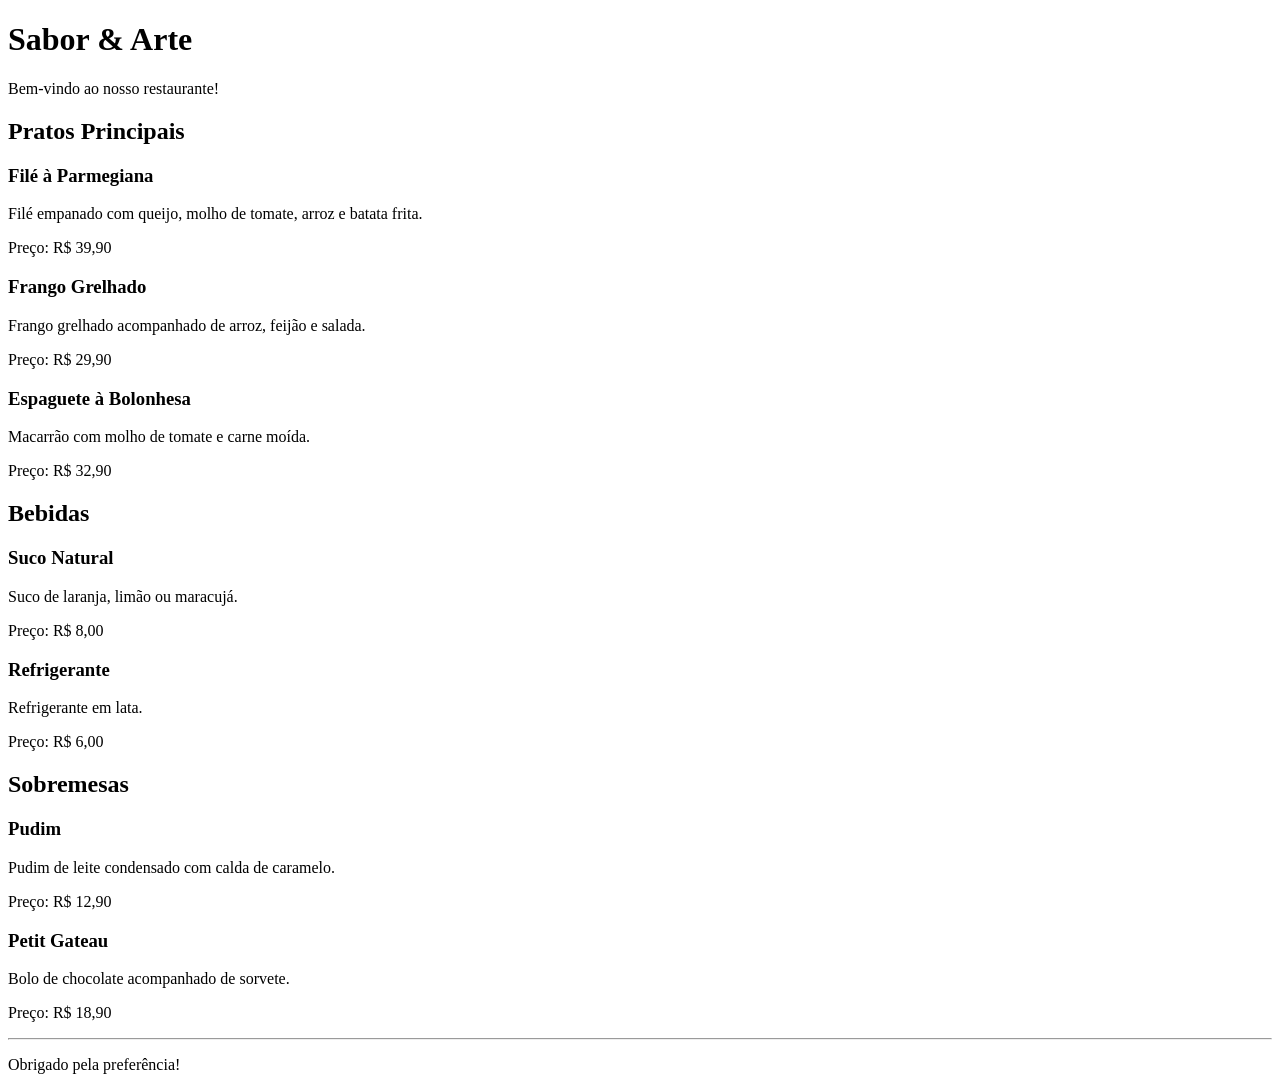
==== aaaaaaaa/pedro.html @ aec8aeda "estrutura HTML de cardápio de restaurante. Este arquivo contém a estrutura HTML de uma atividade de " ====
<!DOCTYPE html>
<html lang="pt-br">
<head>
    <meta charset="UTF-8">
    <title>Cardápio Sabor & Arte</title>
</head>

<body>

    <h1>Sabor & Arte</h1>

    <p>Bem-vindo ao nosso restaurante!</p>

    <h2>Pratos Principais</h2>

    <h3>Filé à Parmegiana</h3>
    <p>Filé empanado com queijo, molho de tomate, arroz e batata frita.</p>
    <p>Preço: R$ 39,90</p>

    <h3>Frango Grelhado</h3>
    <p>Frango grelhado acompanhado de arroz, feijão e salada.</p>
    <p>Preço: R$ 29,90</p>

    <h3>Espaguete à Bolonhesa</h3>
    <p>Macarrão com molho de tomate e carne moída.</p>
    <p>Preço: R$ 32,90</p>

    <h2>Bebidas</h2>

    <h3>Suco Natural</h3>
    <p>Suco de laranja, limão ou maracujá.</p>
    <p>Preço: R$ 8,00</p>

    <h3>Refrigerante</h3>
    <p>Refrigerante em lata.</p>
    <p>Preço: R$ 6,00</p>

    <h2>Sobremesas</h2>

    <h3>Pudim</h3>
    <p>Pudim de leite condensado com calda de caramelo.</p>
    <p>Preço: R$ 12,90</p>

    <h3>Petit Gateau</h3>
    <p>Bolo de chocolate acompanhado de sorvete.</p>
    <p>Preço: R$ 18,90</p>

    <hr>

    <p>Obrigado pela preferência!</p>

</body>
</html>
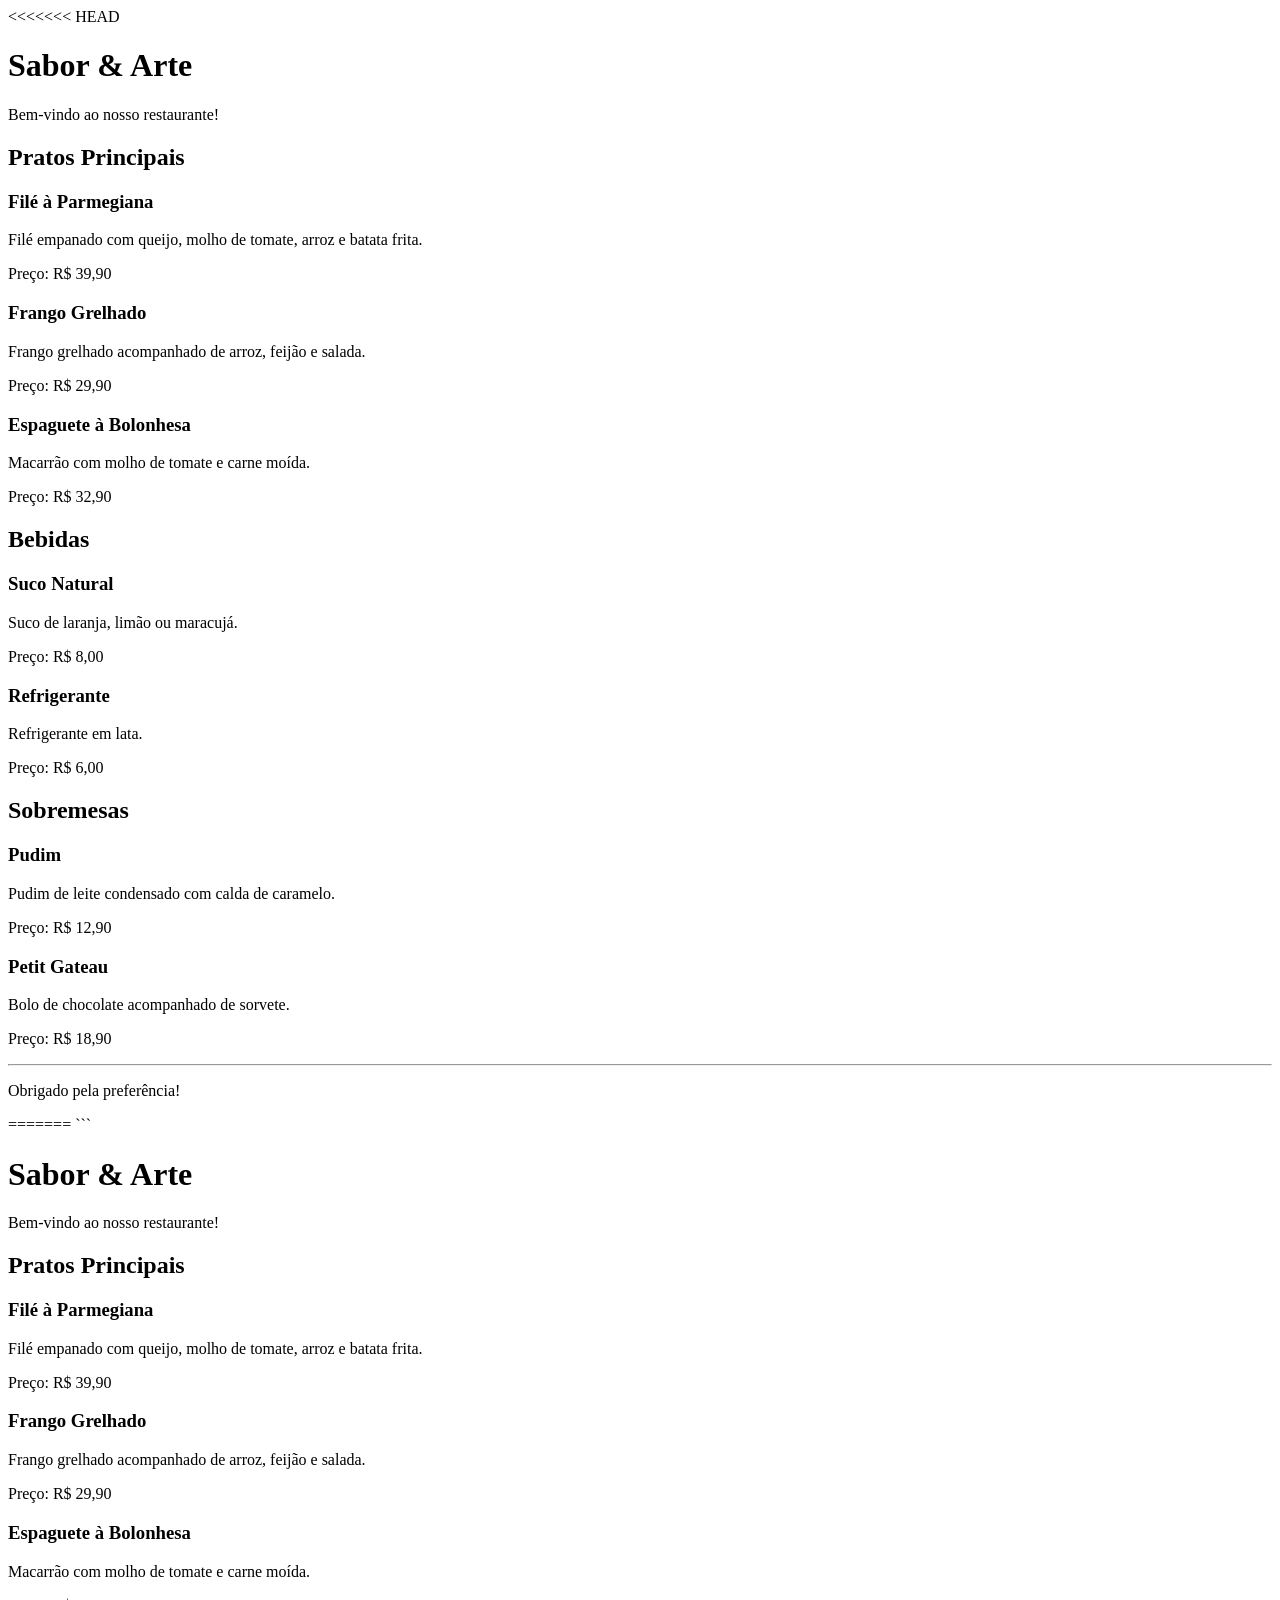
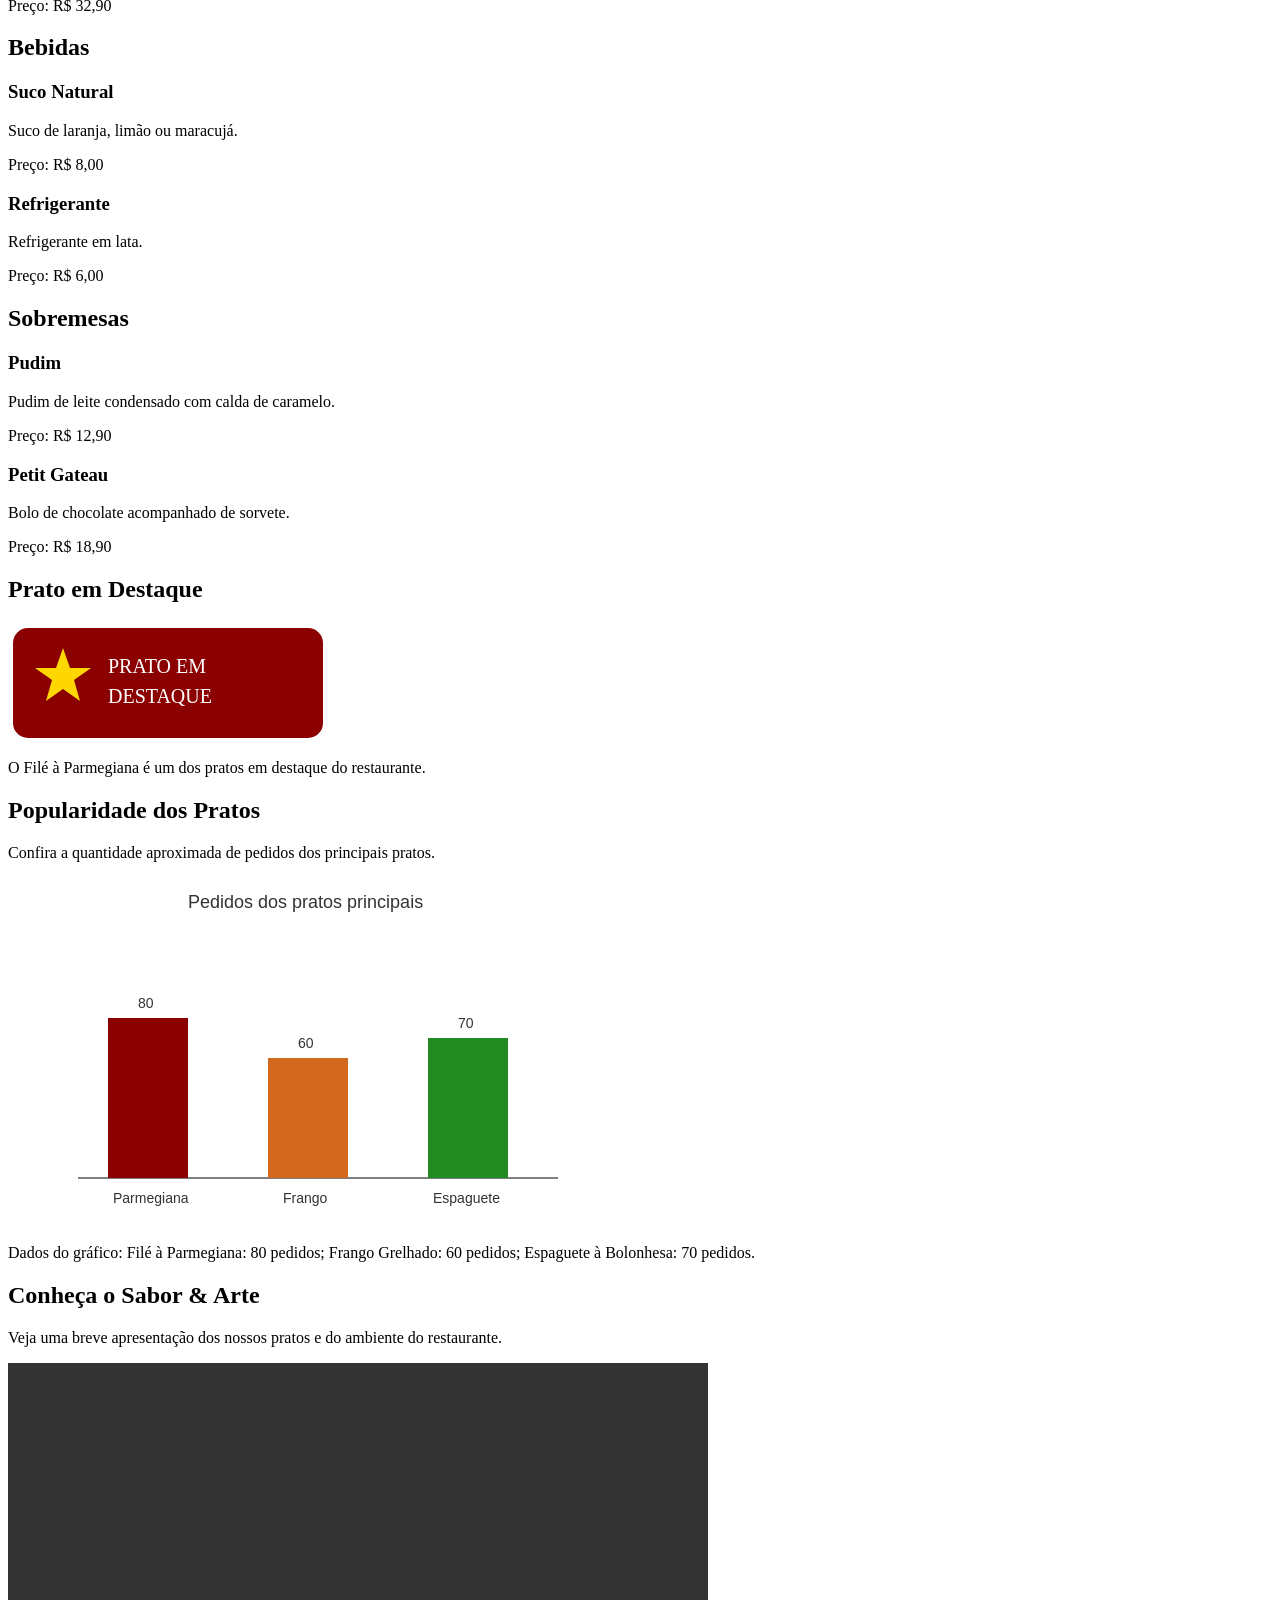
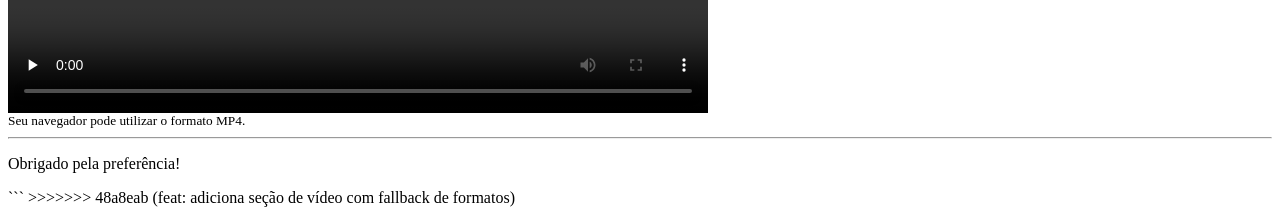
==== commit 65637968: "feat: adiciona atividade da aula 05" ====
--- a/aaaaaaaa/pedro.html
+++ b/aaaaaaaa/pedro.html
@@ -1,3 +1,4 @@
+<<<<<<< HEAD
 <!DOCTYPE html>
 <html lang="pt-br">
 <head>
@@ -51,3 +52,225 @@
 
 </body>
 </html>
+=======
+<!DOCTYPE html>
+
+<html lang="pt-br">
+<head>
+    <meta charset="UTF-8">
+    <title>Cardápio Sabor & Arte</title>
+</head>
+
+<body>
+
+```
+<h1>Sabor & Arte</h1>
+
+<p>Bem-vindo ao nosso restaurante!</p>
+
+<h2>Pratos Principais</h2>
+
+<h3>Filé à Parmegiana</h3>
+<p>Filé empanado com queijo, molho de tomate, arroz e batata frita.</p>
+<p>Preço: R$ 39,90</p>
+
+<h3>Frango Grelhado</h3>
+<p>Frango grelhado acompanhado de arroz, feijão e salada.</p>
+<p>Preço: R$ 29,90</p>
+
+<h3>Espaguete à Bolonhesa</h3>
+<p>Macarrão com molho de tomate e carne moída.</p>
+<p>Preço: R$ 32,90</p>
+
+<h2>Bebidas</h2>
+
+<h3>Suco Natural</h3>
+<p>Suco de laranja, limão ou maracujá.</p>
+<p>Preço: R$ 8,00</p>
+
+<h3>Refrigerante</h3>
+<p>Refrigerante em lata.</p>
+<p>Preço: R$ 6,00</p>
+
+<h2>Sobremesas</h2>
+
+<h3>Pudim</h3>
+<p>Pudim de leite condensado com calda de caramelo.</p>
+<p>Preço: R$ 12,90</p>
+
+<h3>Petit Gateau</h3>
+<p>Bolo de chocolate acompanhado de sorvete.</p>
+<p>Preço: R$ 18,90</p>
+
+
+<h2>Prato em Destaque</h2>
+
+<svg viewBox="0 0 320 120"
+     width="320"
+     height="120"
+     role="img"
+     aria-labelledby="tituloSelo">
+
+    <title id="tituloSelo">Selo: Prato em Destaque - Filé à Parmegiana</title>
+
+    <rect x="5" y="5" width="310" height="110" rx="15" fill="#8B0000" />
+
+    <polygon points="55,25 62,45 83,45 66,57 72,78 55,66 38,78 44,57 27,45 48,45"
+             fill="#FFD700" />
+
+    <text x="100" y="50" font-size="20" fill="#FFFFFF">PRATO EM</text>
+    <text x="100" y="80" font-size="20" fill="#FFFFFF">DESTAQUE</text>
+
+</svg>
+
+<p>O Filé à Parmegiana é um dos pratos em destaque do restaurante.</p>
+
+
+<h2>Popularidade dos Pratos</h2>
+
+<p>Confira a quantidade aproximada de pedidos dos principais pratos.</p>
+
+<canvas id="grafico-pratos"
+        width="600"
+        height="350"
+        role="img"
+        aria-label="Gráfico de popularidade dos pratos: Filé à Parmegiana 80 pedidos, Frango Grelhado 60 pedidos e Espaguete à Bolonhesa 70 pedidos.">
+
+    <p>
+        Filé à Parmegiana: 80 pedidos.
+        Frango Grelhado: 60 pedidos.
+        Espaguete à Bolonhesa: 70 pedidos.
+    </p>
+
+</canvas>
+
+<p>
+    Dados do gráfico:
+    Filé à Parmegiana: 80 pedidos;
+    Frango Grelhado: 60 pedidos;
+    Espaguete à Bolonhesa: 70 pedidos.
+</p>
+
+
+<!-- Seção de vídeo exigida pela atividade -->
+<h2>Conheça o Sabor & Arte</h2>
+
+<p>Veja uma breve apresentação dos nossos pratos e do ambiente do restaurante.</p>
+
+<!--
+    preload="none" foi escolhido porque o vídeo não é essencial para o carregamento inicial
+    da página e evita baixar o arquivo antes que o usuário clique em reproduzir.
+-->
+<video id="videoRestaurante"
+       controls
+       preload="none"
+       width="700">
+
+    <!-- Seu vídeo enviado -->
+    <source src="Pippit_0901_RestaurantePratos.mp4" type="video/mp4">
+
+    <!-- Adicione a versão WebM quando converter o vídeo -->
+    <!-- <source src="Pippit_0901_RestaurantePratos.webm" type="video/webm"> -->
+
+    <track src="restaurante.vtt"
+           kind="captions"
+           srclang="pt-BR"
+           label="Português"
+           default>
+
+    Seu navegador não suporta reprodução de vídeo.
+</video>
+
+<br>
+<small id="compatibilidade-video"></small>
+
+<hr>
+
+<p>Obrigado pela preferência!</p>
+
+
+<script>
+    document.addEventListener("DOMContentLoaded", () => {
+
+        const video = document.getElementById("videoRestaurante");
+        const mensagem = document.getElementById("compatibilidade-video");
+
+        const mp4 = video.canPlayType("video/mp4");
+
+        if (mp4 === "probably") {
+            mensagem.textContent = "Seu navegador provavelmente utilizará o formato MP4.";
+        } else if (mp4 === "maybe") {
+            mensagem.textContent = "Seu navegador pode utilizar o formato MP4.";
+        } else {
+            mensagem.textContent = "Formato de vídeo não suportado.";
+        }
+
+        console.log("MP4:", mp4);
+
+
+        const canvas = document.getElementById("grafico-pratos");
+        const ctx = canvas.getContext("2d");
+
+        const dados = [80, 60, 70];
+
+        let altura = 0;
+
+        function animar() {
+
+            ctx.clearRect(0, 0, canvas.width, canvas.height);
+
+            ctx.fillStyle = "#333";
+            ctx.font = "18px Arial";
+            ctx.fillText("Pedidos dos pratos principais", 180, 30);
+
+            ctx.beginPath();
+            ctx.moveTo(70, 300);
+            ctx.lineTo(550, 300);
+            ctx.stroke();
+
+            let parmegiana = Math.min(altura, dados[0] * 2);
+            let frango = Math.min(altura, dados[1] * 2);
+            let espaguete = Math.min(altura, dados[2] * 2);
+
+            ctx.fillStyle = "#8B0000";
+            ctx.fillRect(100, 300 - parmegiana, 80, parmegiana);
+
+            ctx.fillStyle = "#D2691E";
+            ctx.fillRect(260, 300 - frango, 80, frango);
+
+            ctx.fillStyle = "#228B22";
+            ctx.fillRect(420, 300 - espaguete, 80, espaguete);
+
+            ctx.fillStyle = "#333";
+            ctx.font = "14px Arial";
+
+            ctx.fillText("Parmegiana", 105, 325);
+            ctx.fillText("Frango", 275, 325);
+            ctx.fillText("Espaguete", 425, 325);
+
+            if (altura >= dados[0] * 2) {
+                ctx.fillText("80", 130, 290 - parmegiana);
+            }
+
+            if (altura >= dados[1] * 2) {
+                ctx.fillText("60", 290, 290 - frango);
+            }
+
+            if (altura >= dados[2] * 2) {
+                ctx.fillText("70", 450, 290 - espaguete);
+            }
+
+            if (altura < dados[0] * 2) {
+                altura += 2;
+                requestAnimationFrame(animar);
+            }
+        }
+
+        animar();
+    });
+</script>
+```
+
+</body>
+</html>
+>>>>>>> 48a8eab (feat: adiciona seção de vídeo com fallback de formatos)
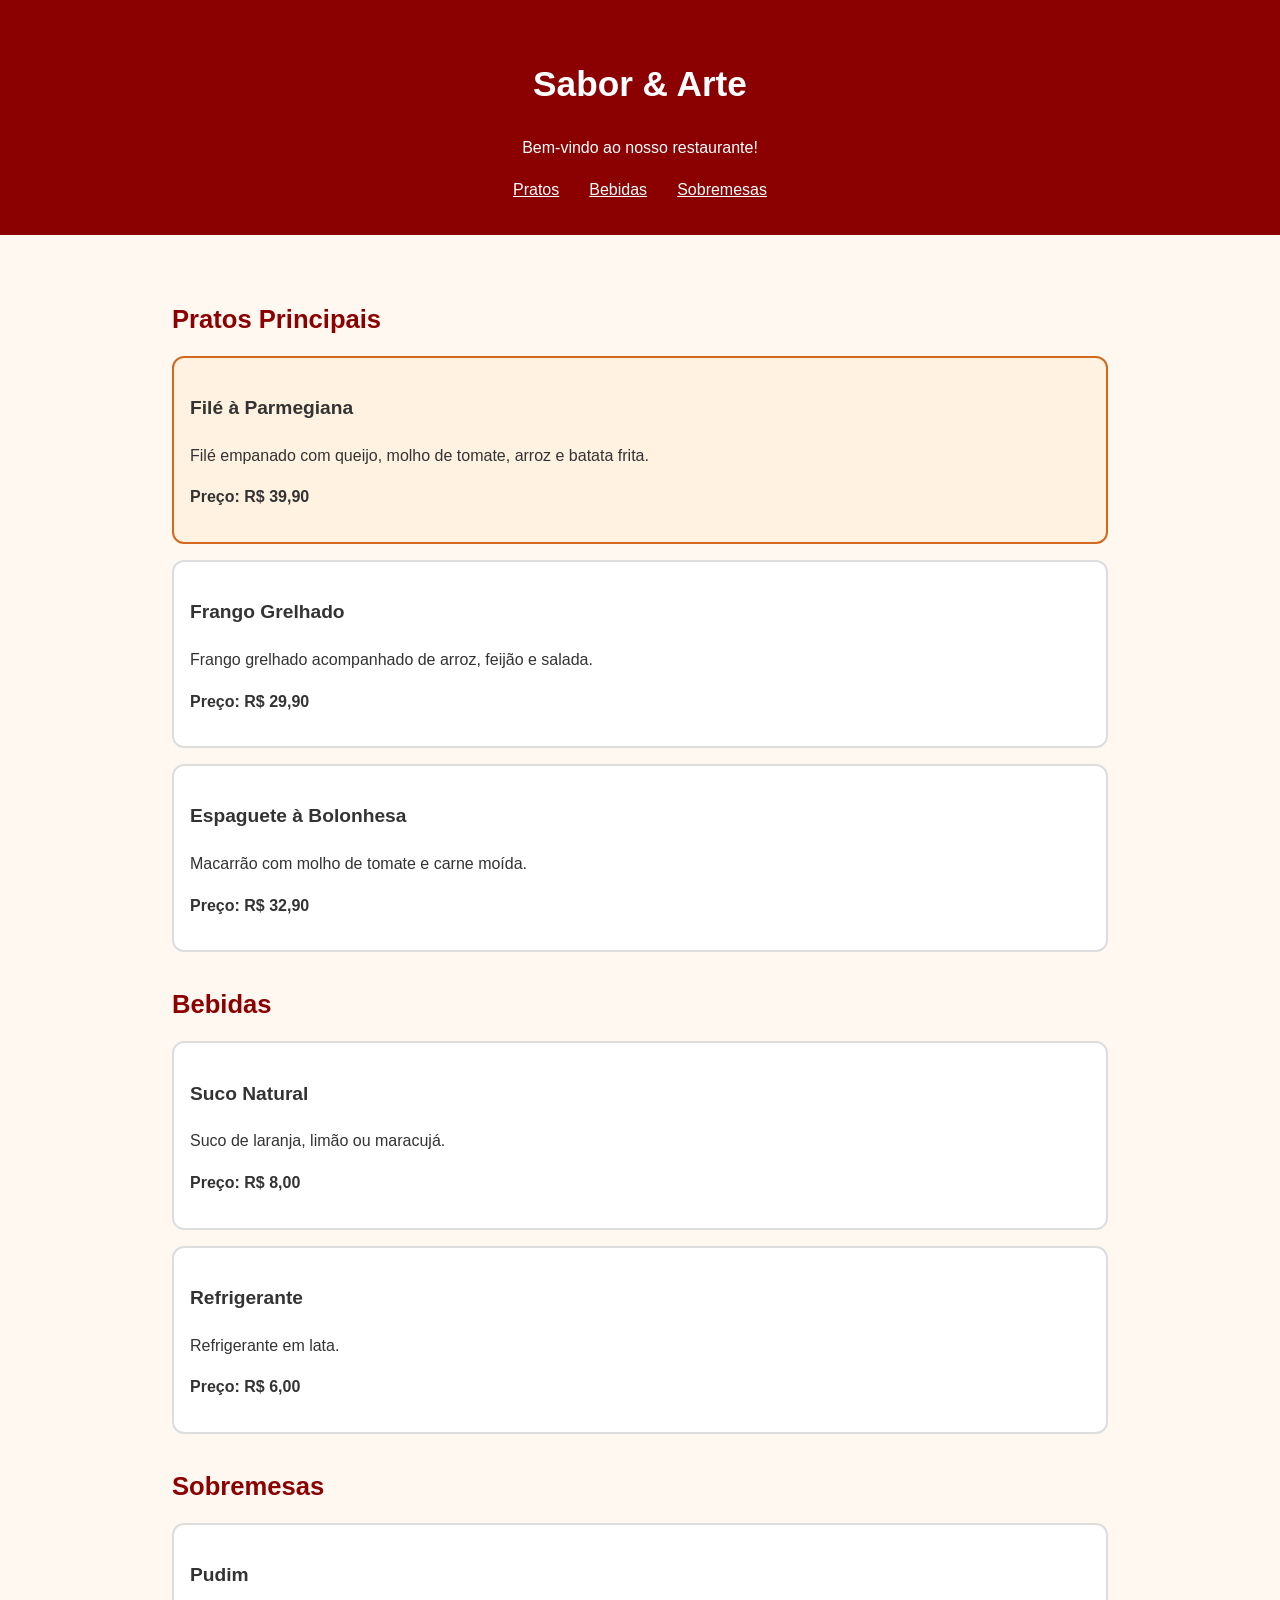
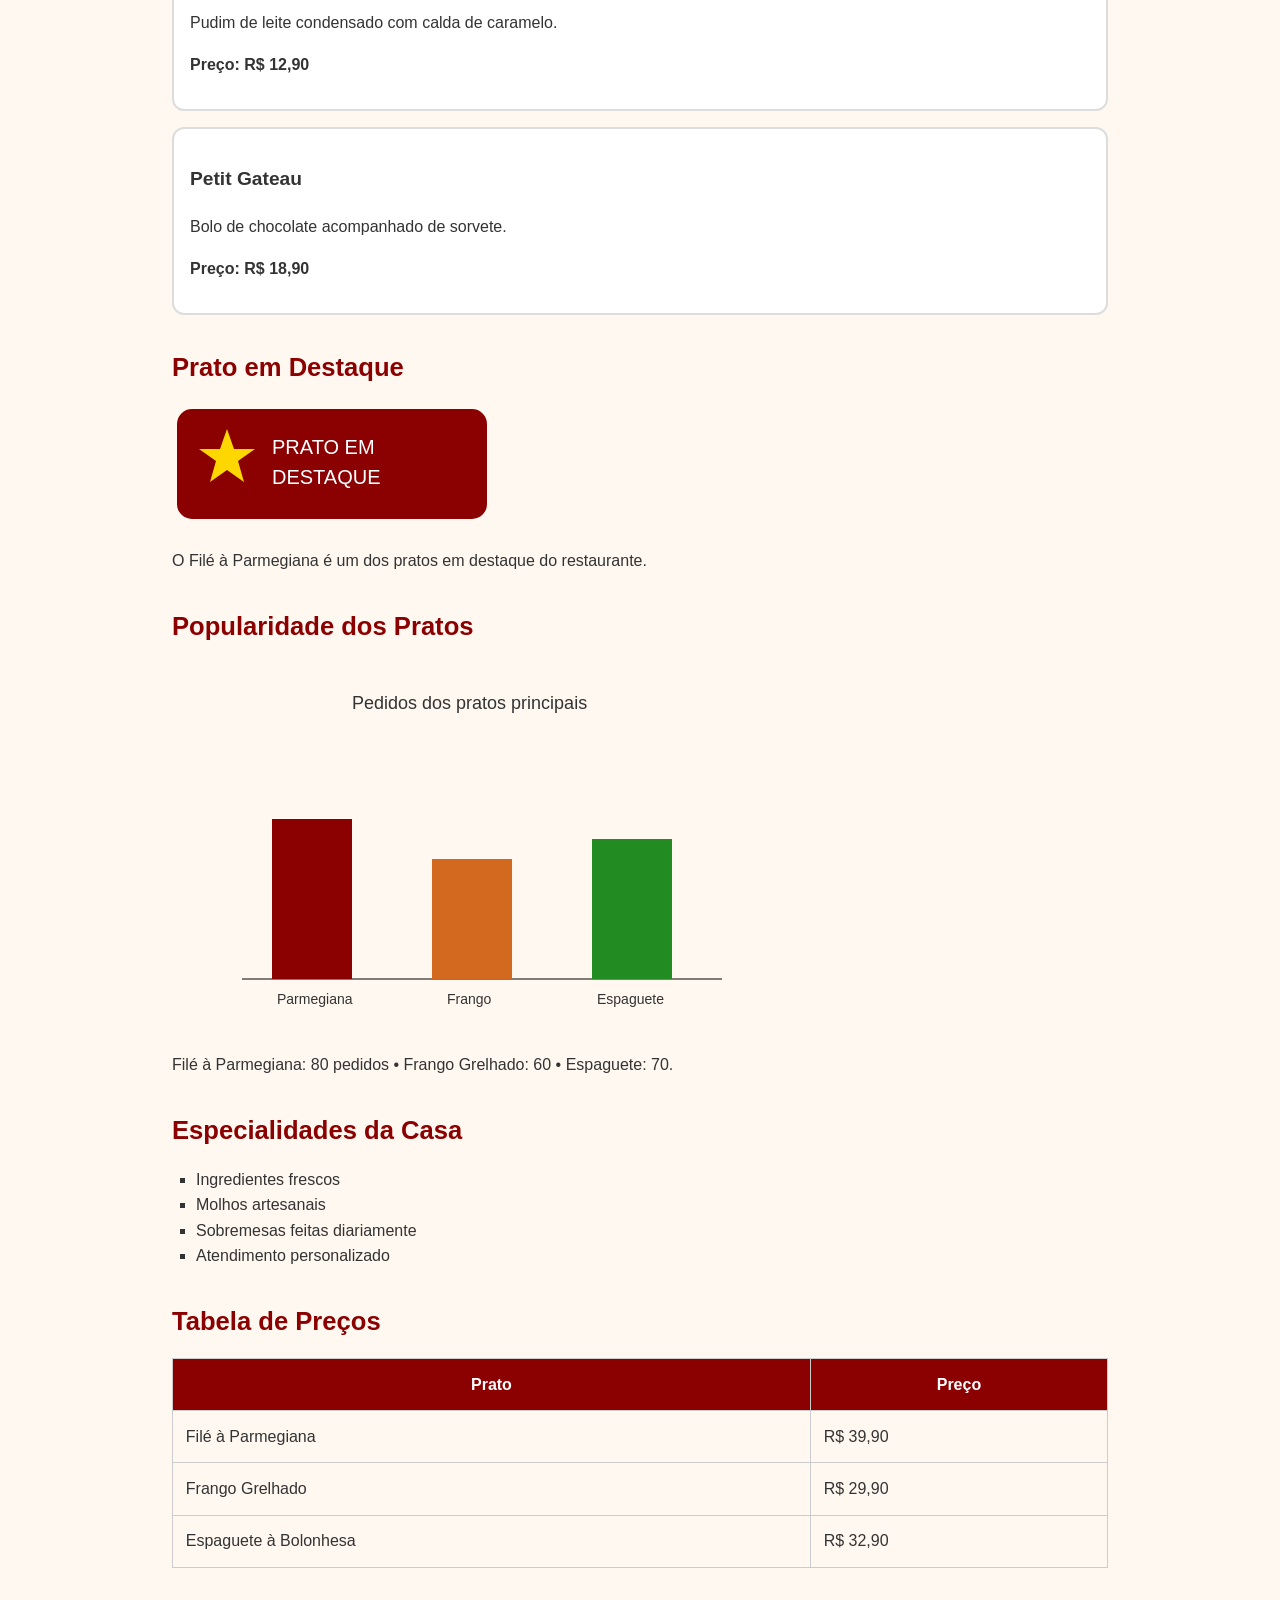
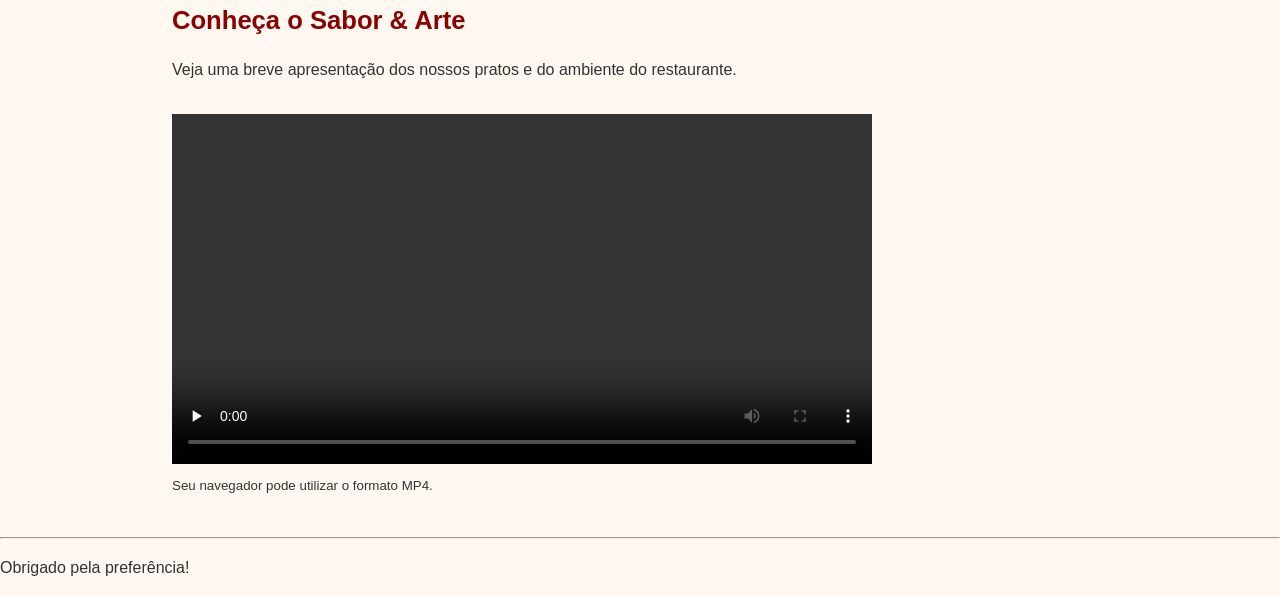
==== commit d32b75dc: "feat: adiciona estilização base com CSS" ====
--- a/aaaaaaaa/pedro.html
+++ b/aaaaaaaa/pedro.html
@@ -1,276 +1,254 @@
-<<<<<<< HEAD
 <!DOCTYPE html>
 <html lang="pt-br">
 <head>
     <meta charset="UTF-8">
+    <meta name="viewport" content="width=device-width, initial-scale=1.0">
     <title>Cardápio Sabor & Arte</title>
+
+    <link rel="stylesheet" href="css/reset.css">
+    <link rel="stylesheet" href="css/style.css">
 </head>
 
 <body>
 
+<header id="cabecalho-principal">
     <h1>Sabor & Arte</h1>
-
     <p>Bem-vindo ao nosso restaurante!</p>
 
-    <h2>Pratos Principais</h2>
-
+    <nav>
+        <a href="#pratos">Pratos</a>
+        <a href="#bebidas">Bebidas</a>
+        <a href="#sobremesas">Sobremesas</a>
+    </nav>
+</header>
+
+<main class="container">
+
+<section id="pratos">
+
+<h2>Pratos Principais</h2>
+
+<div class="card destaque">
     <h3>Filé à Parmegiana</h3>
     <p>Filé empanado com queijo, molho de tomate, arroz e batata frita.</p>
-    <p>Preço: R$ 39,90</p>
-
+    <p><strong>Preço: R$ 39,90</strong></p>
+</div>
+
+<div class="card">
     <h3>Frango Grelhado</h3>
     <p>Frango grelhado acompanhado de arroz, feijão e salada.</p>
-    <p>Preço: R$ 29,90</p>
-
+    <p><strong>Preço: R$ 29,90</strong></p>
+</div>
+
+<div class="card">
     <h3>Espaguete à Bolonhesa</h3>
     <p>Macarrão com molho de tomate e carne moída.</p>
-    <p>Preço: R$ 32,90</p>
-
-    <h2>Bebidas</h2>
-
+    <p><strong>Preço: R$ 32,90</strong></p>
+</div>
+
+</section>
+
+<section id="bebidas">
+
+<h2>Bebidas</h2>
+
+<div class="card">
     <h3>Suco Natural</h3>
     <p>Suco de laranja, limão ou maracujá.</p>
-    <p>Preço: R$ 8,00</p>
-
+    <p><strong>Preço: R$ 8,00</strong></p>
+</div>
+
+<div class="card">
     <h3>Refrigerante</h3>
     <p>Refrigerante em lata.</p>
-    <p>Preço: R$ 6,00</p>
-
-    <h2>Sobremesas</h2>
-
+    <p><strong>Preço: R$ 6,00</strong></p>
+</div>
+
+</section>
+
+<section id="sobremesas">
+
+<h2>Sobremesas</h2>
+
+<div class="card">
     <h3>Pudim</h3>
     <p>Pudim de leite condensado com calda de caramelo.</p>
-    <p>Preço: R$ 12,90</p>
-
+    <p><strong>Preço: R$ 12,90</strong></p>
+</div>
+
+<div class="card">
     <h3>Petit Gateau</h3>
     <p>Bolo de chocolate acompanhado de sorvete.</p>
-    <p>Preço: R$ 18,90</p>
-
-    <hr>
-
+    <p><strong>Preço: R$ 18,90</strong></p>
+</div>
+
+</section>
+
+<h2>Prato em Destaque</h2>
+
+<svg viewBox="0 0 320 120"
+     width="320"
+     height="120"
+     role="img"
+     aria-labelledby="tituloSelo">
+
+    <title id="tituloSelo">Selo: Prato em Destaque - Filé à Parmegiana</title>
+
+    <rect x="5" y="5" width="310" height="110" rx="15" fill="#8B0000"/>
+
+    <polygon points="55,25 62,45 83,45 66,57 72,78 55,66 38,78 44,57 27,45 48,45"
+             fill="#FFD700"/>
+
+    <text x="100" y="50" font-size="20" fill="#FFFFFF">PRATO EM</text>
+    <text x="100" y="80" font-size="20" fill="#FFFFFF">DESTAQUE</text>
+
+</svg>
+
+<p>O Filé à Parmegiana é um dos pratos em destaque do restaurante.</p>
+
+<h2>Popularidade dos Pratos</h2>
+
+<canvas id="grafico-pratos"
+        width="600"
+        height="350"
+        role="img"
+        aria-label="Gráfico de popularidade dos pratos.">
+</canvas>
+
+<p>Filé à Parmegiana: 80 pedidos • Frango Grelhado: 60 • Espaguete: 70.</p>
+
+<h2>Especialidades da Casa</h2>
+
+<ul class="lista-estilizada">
+    <li>Ingredientes frescos</li>
+    <li>Molhos artesanais</li>
+    <li>Sobremesas feitas diariamente</li>
+    <li>Atendimento personalizado</li>
+</ul>
+
+<h2>Tabela de Preços</h2>
+
+<table>
+    <thead>
+        <tr>
+            <th>Prato</th>
+            <th>Preço</th>
+        </tr>
+    </thead>
+
+    <tbody>
+        <tr>
+            <td>Filé à Parmegiana</td>
+            <td>R$ 39,90</td>
+        </tr>
+
+        <tr>
+            <td>Frango Grelhado</td>
+            <td>R$ 29,90</td>
+        </tr>
+
+        <tr>
+            <td>Espaguete à Bolonhesa</td>
+            <td>R$ 32,90</td>
+        </tr>
+    </tbody>
+</table>
+
+<h2>Conheça o Sabor & Arte</h2>
+
+<p>Veja uma breve apresentação dos nossos pratos e do ambiente do restaurante.</p>
+
+<video id="videoRestaurante"
+       controls
+       preload="none"
+       width="700">
+
+    <source src="Pippit_0901_RestaurantePratos.mp4" type="video/mp4">
+
+    <track src="restaurante.vtt"
+           kind="captions"
+           srclang="pt-BR"
+           label="Português"
+           default>
+
+    
+</video>
+
+<br>
+
+<small id="compatibilidade-video"></small>
+
+</main>
+
+<hr>
+
+<footer>
     <p>Obrigado pela preferência!</p>
+</footer>
+
+<script>
+document.addEventListener("DOMContentLoaded", () => {
+
+const video=document.getElementById("videoRestaurante");
+const mensagem=document.getElementById("compatibilidade-video");
+
+const mp4=video.canPlayType("video/mp4");
+
+mensagem.textContent=
+mp4==="probably"
+?"Seu navegador provavelmente utilizará o formato MP4."
+:mp4==="maybe"
+?"Seu navegador pode utilizar o formato MP4."
+:"Formato de vídeo não suportado.";
+
+const canvas=document.getElementById("grafico-pratos");
+const ctx=canvas.getContext("2d");
+
+const dados=[80,60,70];
+let altura=0;
+
+function animar(){
+
+ctx.clearRect(0,0,canvas.width,canvas.height);
+
+ctx.fillStyle="#333";
+ctx.font="18px Arial";
+ctx.fillText("Pedidos dos pratos principais",180,30);
+
+ctx.beginPath();
+ctx.moveTo(70,300);
+ctx.lineTo(550,300);
+ctx.stroke();
+
+const barras=dados.map(v=>Math.min(altura,v*2));
+
+ctx.fillStyle="#8B0000";
+ctx.fillRect(100,300-barras[0],80,barras[0]);
+
+ctx.fillStyle="#D2691E";
+ctx.fillRect(260,300-barras[1],80,barras[1]);
+
+ctx.fillStyle="#228B22";
+ctx.fillRect(420,300-barras[2],80,barras[2]);
+
+ctx.fillStyle="#333";
+ctx.font="14px Arial";
+
+ctx.fillText("Parmegiana",105,325);
+ctx.fillText("Frango",275,325);
+ctx.fillText("Espaguete",425,325);
+
+if(altura<160){
+altura+=2;
+requestAnimationFrame(animar);
+}
+
+}
+
+animar();
+
+});
+</script>
 
 </body>
-</html>
-=======
-<!DOCTYPE html>
-
-<html lang="pt-br">
-<head>
-    <meta charset="UTF-8">
-    <title>Cardápio Sabor & Arte</title>
-</head>
-
-<body>
-
-```
-<h1>Sabor & Arte</h1>
-
-<p>Bem-vindo ao nosso restaurante!</p>
-
-<h2>Pratos Principais</h2>
-
-<h3>Filé à Parmegiana</h3>
-<p>Filé empanado com queijo, molho de tomate, arroz e batata frita.</p>
-<p>Preço: R$ 39,90</p>
-
-<h3>Frango Grelhado</h3>
-<p>Frango grelhado acompanhado de arroz, feijão e salada.</p>
-<p>Preço: R$ 29,90</p>
-
-<h3>Espaguete à Bolonhesa</h3>
-<p>Macarrão com molho de tomate e carne moída.</p>
-<p>Preço: R$ 32,90</p>
-
-<h2>Bebidas</h2>
-
-<h3>Suco Natural</h3>
-<p>Suco de laranja, limão ou maracujá.</p>
-<p>Preço: R$ 8,00</p>
-
-<h3>Refrigerante</h3>
-<p>Refrigerante em lata.</p>
-<p>Preço: R$ 6,00</p>
-
-<h2>Sobremesas</h2>
-
-<h3>Pudim</h3>
-<p>Pudim de leite condensado com calda de caramelo.</p>
-<p>Preço: R$ 12,90</p>
-
-<h3>Petit Gateau</h3>
-<p>Bolo de chocolate acompanhado de sorvete.</p>
-<p>Preço: R$ 18,90</p>
-
-
-<h2>Prato em Destaque</h2>
-
-<svg viewBox="0 0 320 120"
-     width="320"
-     height="120"
-     role="img"
-     aria-labelledby="tituloSelo">
-
-    <title id="tituloSelo">Selo: Prato em Destaque - Filé à Parmegiana</title>
-
-    <rect x="5" y="5" width="310" height="110" rx="15" fill="#8B0000" />
-
-    <polygon points="55,25 62,45 83,45 66,57 72,78 55,66 38,78 44,57 27,45 48,45"
-             fill="#FFD700" />
-
-    <text x="100" y="50" font-size="20" fill="#FFFFFF">PRATO EM</text>
-    <text x="100" y="80" font-size="20" fill="#FFFFFF">DESTAQUE</text>
-
-</svg>
-
-<p>O Filé à Parmegiana é um dos pratos em destaque do restaurante.</p>
-
-
-<h2>Popularidade dos Pratos</h2>
-
-<p>Confira a quantidade aproximada de pedidos dos principais pratos.</p>
-
-<canvas id="grafico-pratos"
-        width="600"
-        height="350"
-        role="img"
-        aria-label="Gráfico de popularidade dos pratos: Filé à Parmegiana 80 pedidos, Frango Grelhado 60 pedidos e Espaguete à Bolonhesa 70 pedidos.">
-
-    <p>
-        Filé à Parmegiana: 80 pedidos.
-        Frango Grelhado: 60 pedidos.
-        Espaguete à Bolonhesa: 70 pedidos.
-    </p>
-
-</canvas>
-
-<p>
-    Dados do gráfico:
-    Filé à Parmegiana: 80 pedidos;
-    Frango Grelhado: 60 pedidos;
-    Espaguete à Bolonhesa: 70 pedidos.
-</p>
-
-
-<!-- Seção de vídeo exigida pela atividade -->
-<h2>Conheça o Sabor & Arte</h2>
-
-<p>Veja uma breve apresentação dos nossos pratos e do ambiente do restaurante.</p>
-
-<!--
-    preload="none" foi escolhido porque o vídeo não é essencial para o carregamento inicial
-    da página e evita baixar o arquivo antes que o usuário clique em reproduzir.
--->
-<video id="videoRestaurante"
-       controls
-       preload="none"
-       width="700">
-
-    <!-- Seu vídeo enviado -->
-    <source src="Pippit_0901_RestaurantePratos.mp4" type="video/mp4">
-
-    <!-- Adicione a versão WebM quando converter o vídeo -->
-    <!-- <source src="Pippit_0901_RestaurantePratos.webm" type="video/webm"> -->
-
-    <track src="restaurante.vtt"
-           kind="captions"
-           srclang="pt-BR"
-           label="Português"
-           default>
-
-    Seu navegador não suporta reprodução de vídeo.
-</video>
-
-<br>
-<small id="compatibilidade-video"></small>
-
-<hr>
-
-<p>Obrigado pela preferência!</p>
-
-
-<script>
-    document.addEventListener("DOMContentLoaded", () => {
-
-        const video = document.getElementById("videoRestaurante");
-        const mensagem = document.getElementById("compatibilidade-video");
-
-        const mp4 = video.canPlayType("video/mp4");
-
-        if (mp4 === "probably") {
-            mensagem.textContent = "Seu navegador provavelmente utilizará o formato MP4.";
-        } else if (mp4 === "maybe") {
-            mensagem.textContent = "Seu navegador pode utilizar o formato MP4.";
-        } else {
-            mensagem.textContent = "Formato de vídeo não suportado.";
-        }
-
-        console.log("MP4:", mp4);
-
-
-        const canvas = document.getElementById("grafico-pratos");
-        const ctx = canvas.getContext("2d");
-
-        const dados = [80, 60, 70];
-
-        let altura = 0;
-
-        function animar() {
-
-            ctx.clearRect(0, 0, canvas.width, canvas.height);
-
-            ctx.fillStyle = "#333";
-            ctx.font = "18px Arial";
-            ctx.fillText("Pedidos dos pratos principais", 180, 30);
-
-            ctx.beginPath();
-            ctx.moveTo(70, 300);
-            ctx.lineTo(550, 300);
-            ctx.stroke();
-
-            let parmegiana = Math.min(altura, dados[0] * 2);
-            let frango = Math.min(altura, dados[1] * 2);
-            let espaguete = Math.min(altura, dados[2] * 2);
-
-            ctx.fillStyle = "#8B0000";
-            ctx.fillRect(100, 300 - parmegiana, 80, parmegiana);
-
-            ctx.fillStyle = "#D2691E";
-            ctx.fillRect(260, 300 - frango, 80, frango);
-
-            ctx.fillStyle = "#228B22";
-            ctx.fillRect(420, 300 - espaguete, 80, espaguete);
-
-            ctx.fillStyle = "#333";
-            ctx.font = "14px Arial";
-
-            ctx.fillText("Parmegiana", 105, 325);
-            ctx.fillText("Frango", 275, 325);
-            ctx.fillText("Espaguete", 425, 325);
-
-            if (altura >= dados[0] * 2) {
-                ctx.fillText("80", 130, 290 - parmegiana);
-            }
-
-            if (altura >= dados[1] * 2) {
-                ctx.fillText("60", 290, 290 - frango);
-            }
-
-            if (altura >= dados[2] * 2) {
-                ctx.fillText("70", 450, 290 - espaguete);
-            }
-
-            if (altura < dados[0] * 2) {
-                altura += 2;
-                requestAnimationFrame(animar);
-            }
-        }
-
-        animar();
-    });
-</script>
-```
-
-</body>
-</html>
->>>>>>> 48a8eab (feat: adiciona seção de vídeo com fallback de formatos)
+</html>
--- a/aaaaaaaa/css/style.css
+++ b/aaaaaaaa/css/style.css
@@ -0,0 +1,119 @@
+:root {
+    --cor-fundo: #fff8f0;
+    --cor-primaria: #8B0000;
+    --cor-secundaria: #D2691E;
+    --cor-texto: #333;
+    --espacamento: 1rem;
+    --raio: 0.75rem;
+}
+
+/* Usamos REM em todo font-size para melhorar a acessibilidade. */
+
+body {
+    background: var(--cor-fundo);
+    color: var(--cor-texto);
+    font-family: Arial, Helvetica, sans-serif;
+    font-size: 1rem;
+    line-height: 1.6;
+}
+
+.container {
+    max-width: 62.5rem;
+    margin: auto;
+    padding: 2rem;
+}
+
+#cabecalho-principal {
+    background: var(--cor-primaria);
+    color: white;
+    text-align: center;
+    padding: 2rem;
+}
+
+h1 {
+    font-size: 2.2rem;
+}
+
+h2 {
+    color: var(--cor-primaria);
+    font-size: 1.6rem;
+    margin: 2rem 0 1rem;
+}
+
+h3 {
+    font-size: 1.2rem;
+}
+
+.card {
+    background: white;
+    padding: 1rem;
+    margin: 1rem 0;
+    border: 0.125rem solid #ddd;
+    border-radius: var(--raio);
+}
+
+.destaque {
+    border-color: var(--cor-secundaria);
+    background: #fff2e0;
+}
+
+.botao {
+    display: inline-block;
+    background: var(--cor-primaria);
+    color: white;
+    padding: 0.8rem 1.2rem;
+    border-radius: var(--raio);
+    text-decoration: none;
+}
+
+/* Combinador descendente escolhido para estilizar apenas os links dentro do menu. */
+
+nav a {
+    margin: 0 0.8rem;
+}
+
+/* LoVe HAte */
+
+a:link {
+    color: white;
+}
+
+a:visited {
+    color: #f3d6c1;
+}
+
+a:hover {
+    color: #FFD700;
+}
+
+a:active {
+    color: #ffb347;
+}
+
+.lista-estilizada {
+    list-style-type: square;
+    padding-left: 1.5rem;
+}
+
+table {
+    width: 100%;
+    border-collapse: collapse;
+    margin-top: 1rem;
+}
+
+th,
+td {
+    border: 0.0625rem solid #ccc;
+    padding: 0.8rem;
+}
+
+th {
+    background: var(--cor-primaria);
+    color: white;
+}
+
+video,
+canvas {
+    max-width: 100%;
+    margin-top: 1rem;
+}
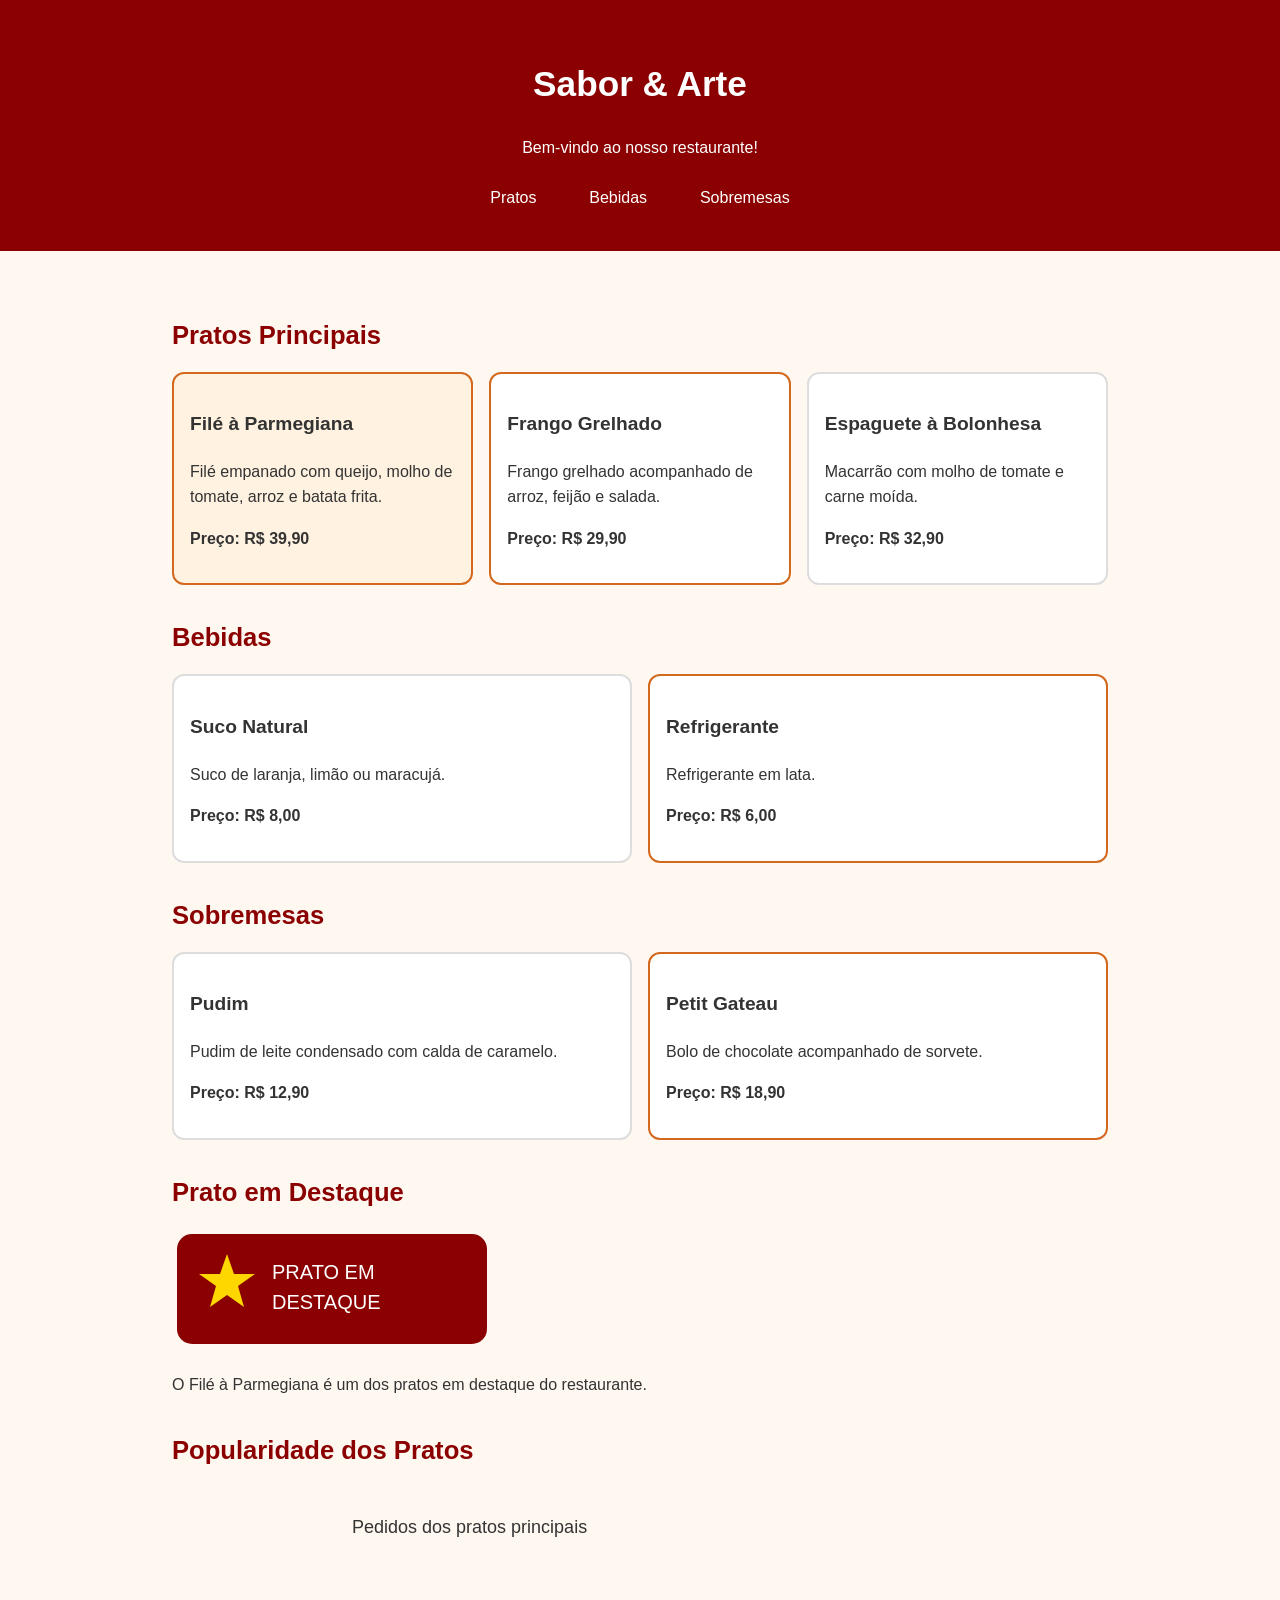
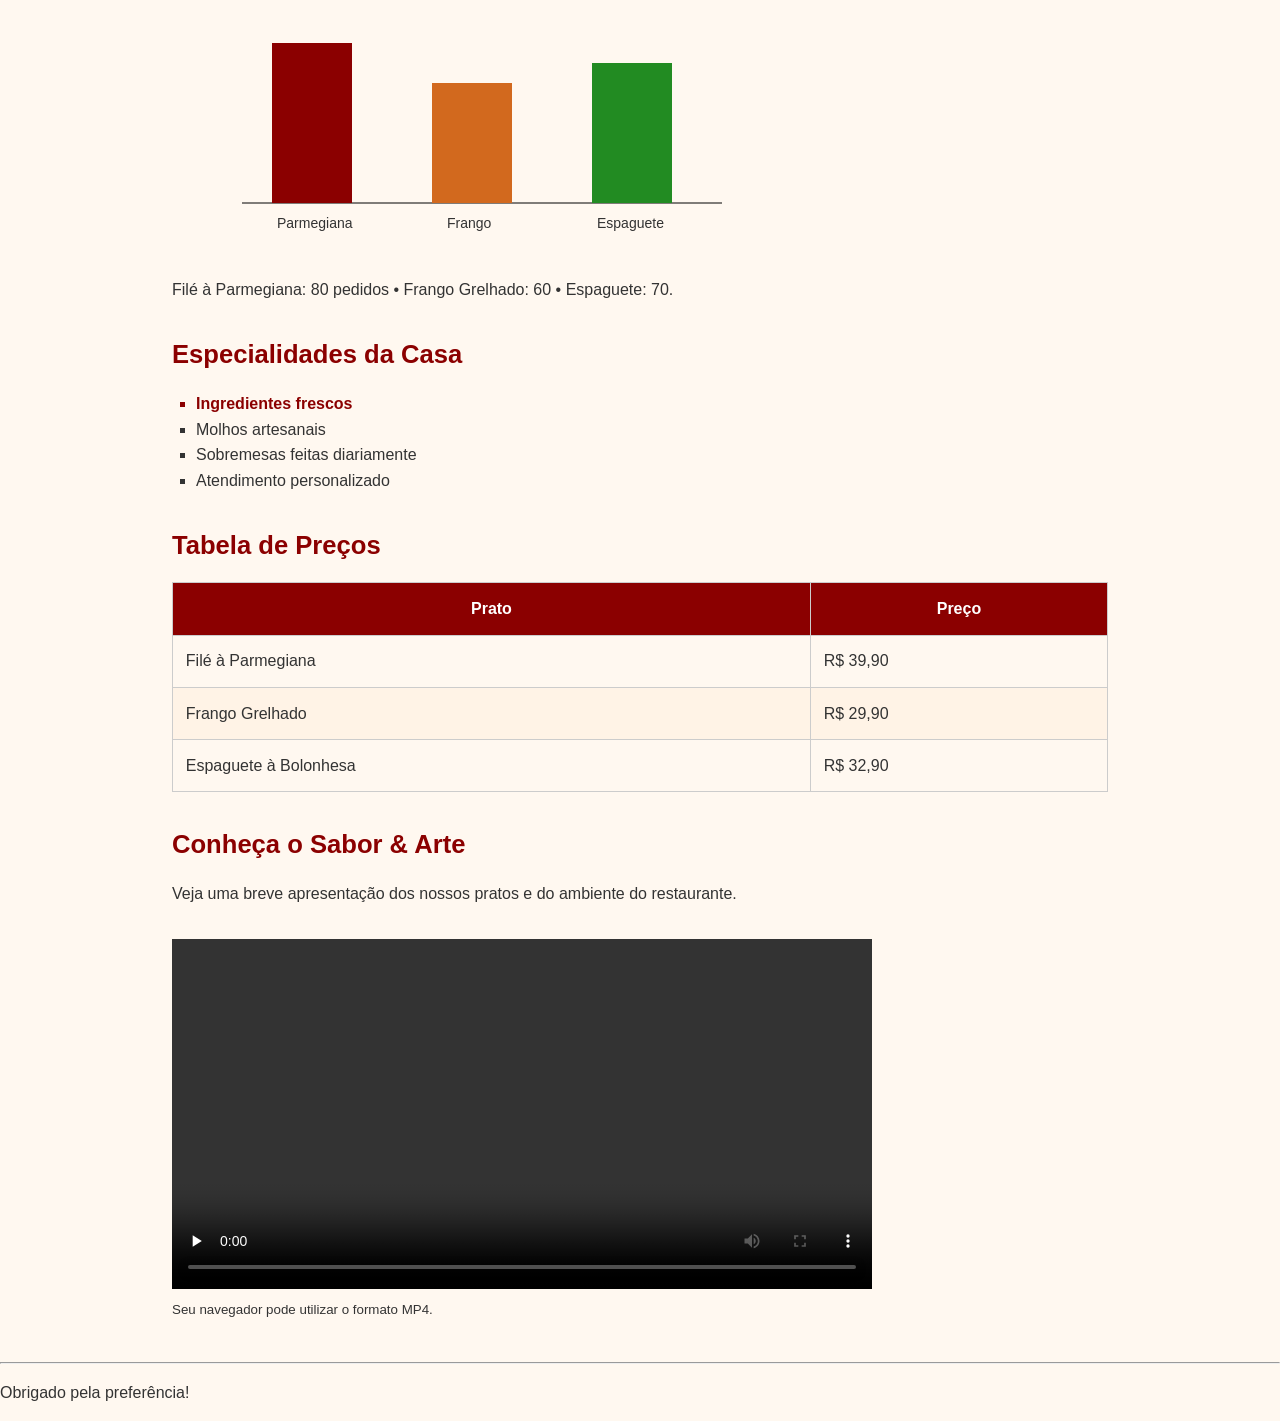
==== commit a98139d4: "feat: adiciona navbar com flexbox e grade responsiva com grid" ====
--- a/aaaaaaaa/pedro.html
+++ b/aaaaaaaa/pedro.html
@@ -15,7 +15,7 @@
     <h1>Sabor & Arte</h1>
     <p>Bem-vindo ao nosso restaurante!</p>
 
-    <nav>
+    <nav class="menu">
         <a href="#pratos">Pratos</a>
         <a href="#bebidas">Bebidas</a>
         <a href="#sobremesas">Sobremesas</a>
@@ -26,7 +26,11 @@
 
 <section id="pratos">
 
+<section id="pratos">
+
 <h2>Pratos Principais</h2>
+
+<div class="grade-cardapio">
 
 <div class="card destaque">
     <h3>Filé à Parmegiana</h3>
@@ -46,11 +50,15 @@
     <p><strong>Preço: R$ 32,90</strong></p>
 </div>
 
+</div>
+
 </section>
 
 <section id="bebidas">
 
 <h2>Bebidas</h2>
+
+<div class="grade-cardapio">
 
 <div class="card">
     <h3>Suco Natural</h3>
@@ -64,11 +72,15 @@
     <p><strong>Preço: R$ 6,00</strong></p>
 </div>
 
+</div>
+
 </section>
 
 <section id="sobremesas">
 
 <h2>Sobremesas</h2>
+
+<div class="grade-cardapio">
 
 <div class="card">
     <h3>Pudim</h3>
@@ -80,6 +92,8 @@
     <h3>Petit Gateau</h3>
     <p>Bolo de chocolate acompanhado de sorvete.</p>
     <p><strong>Preço: R$ 18,90</strong></p>
+</div>
+
 </div>
 
 </section>
--- a/aaaaaaaa/css/style.css
+++ b/aaaaaaaa/css/style.css
@@ -7,7 +7,7 @@
     --raio: 0.75rem;
 }
 
-/* Usamos REM em todo font-size para melhorar a acessibilidade. */
+/* Usamos REM para melhorar a acessibilidade. */
 
 body {
     background: var(--cor-fundo);
@@ -44,12 +44,60 @@
     font-size: 1.2rem;
 }
 
+/* ---------- FLEXBOX ---------- */
+
+.menu {
+    display: flex;
+    justify-content: center;
+    gap: 1.5rem;
+    flex-wrap: wrap;
+    margin-top: 1rem;
+}
+
+.menu a {
+    text-decoration: none;
+    color: white;
+    padding: .5rem .9rem;
+    border-radius: .5rem;
+    transition: background .3s ease, transform .2s ease;
+}
+
+.menu a:visited {
+    color: #f3d6c1;
+}
+
+.menu a:hover {
+    background: var(--cor-secundaria);
+    color: white;
+}
+
+.menu a:focus-visible {
+    outline: .18rem solid #FFD700;
+    outline-offset: .15rem;
+}
+
+/* ---------- GRID ---------- */
+
+.grade-cardapio {
+    display: grid;
+    grid-template-columns: repeat(auto-fit, minmax(220px, 1fr));
+    gap: 1rem;
+}
+
 .card {
     background: white;
     padding: 1rem;
-    margin: 1rem 0;
-    border: 0.125rem solid #ddd;
+    border: .125rem solid #ddd;
     border-radius: var(--raio);
+
+    /* Usamos transform em vez de width/height para evitar reflow
+       durante a animação de hover. */
+    transition: transform .25s ease, box-shadow .25s ease;
+}
+
+.card:hover {
+    transform: translateY(-5px);
+    box-shadow: 0 .35rem .75rem rgba(0,0,0,.15);
 }
 
 .destaque {
@@ -57,43 +105,31 @@
     background: #fff2e0;
 }
 
-.botao {
-    display: inline-block;
-    background: var(--cor-primaria);
-    color: white;
-    padding: 0.8rem 1.2rem;
-    border-radius: var(--raio);
-    text-decoration: none;
+/* Pseudo-classe estrutural */
+
+.grade-cardapio .card:nth-child(even) {
+    border-color: var(--cor-secundaria);
 }
 
-/* Combinador descendente escolhido para estilizar apenas os links dentro do menu. */
-
-nav a {
-    margin: 0 0.8rem;
-}
-
-/* LoVe HAte */
-
-a:link {
-    color: white;
-}
-
-a:visited {
-    color: #f3d6c1;
-}
-
-a:hover {
-    color: #FFD700;
-}
+/* ---------- LINKS ---------- */
 
 a:active {
     color: #ffb347;
 }
 
+/* ---------- LISTA ---------- */
+
 .lista-estilizada {
     list-style-type: square;
     padding-left: 1.5rem;
 }
+
+.lista-estilizada li:first-child {
+    font-weight: bold;
+    color: var(--cor-primaria);
+}
+
+/* ---------- TABELA ---------- */
 
 table {
     width: 100%;
@@ -103,8 +139,8 @@
 
 th,
 td {
-    border: 0.0625rem solid #ccc;
-    padding: 0.8rem;
+    border: .0625rem solid #ccc;
+    padding: .8rem;
 }
 
 th {
@@ -112,6 +148,12 @@
     color: white;
 }
 
+tbody tr:nth-child(even) {
+    background: #fff3e6;
+}
+
+/* ---------- MÍDIA ---------- */
+
 video,
 canvas {
     max-width: 100%;
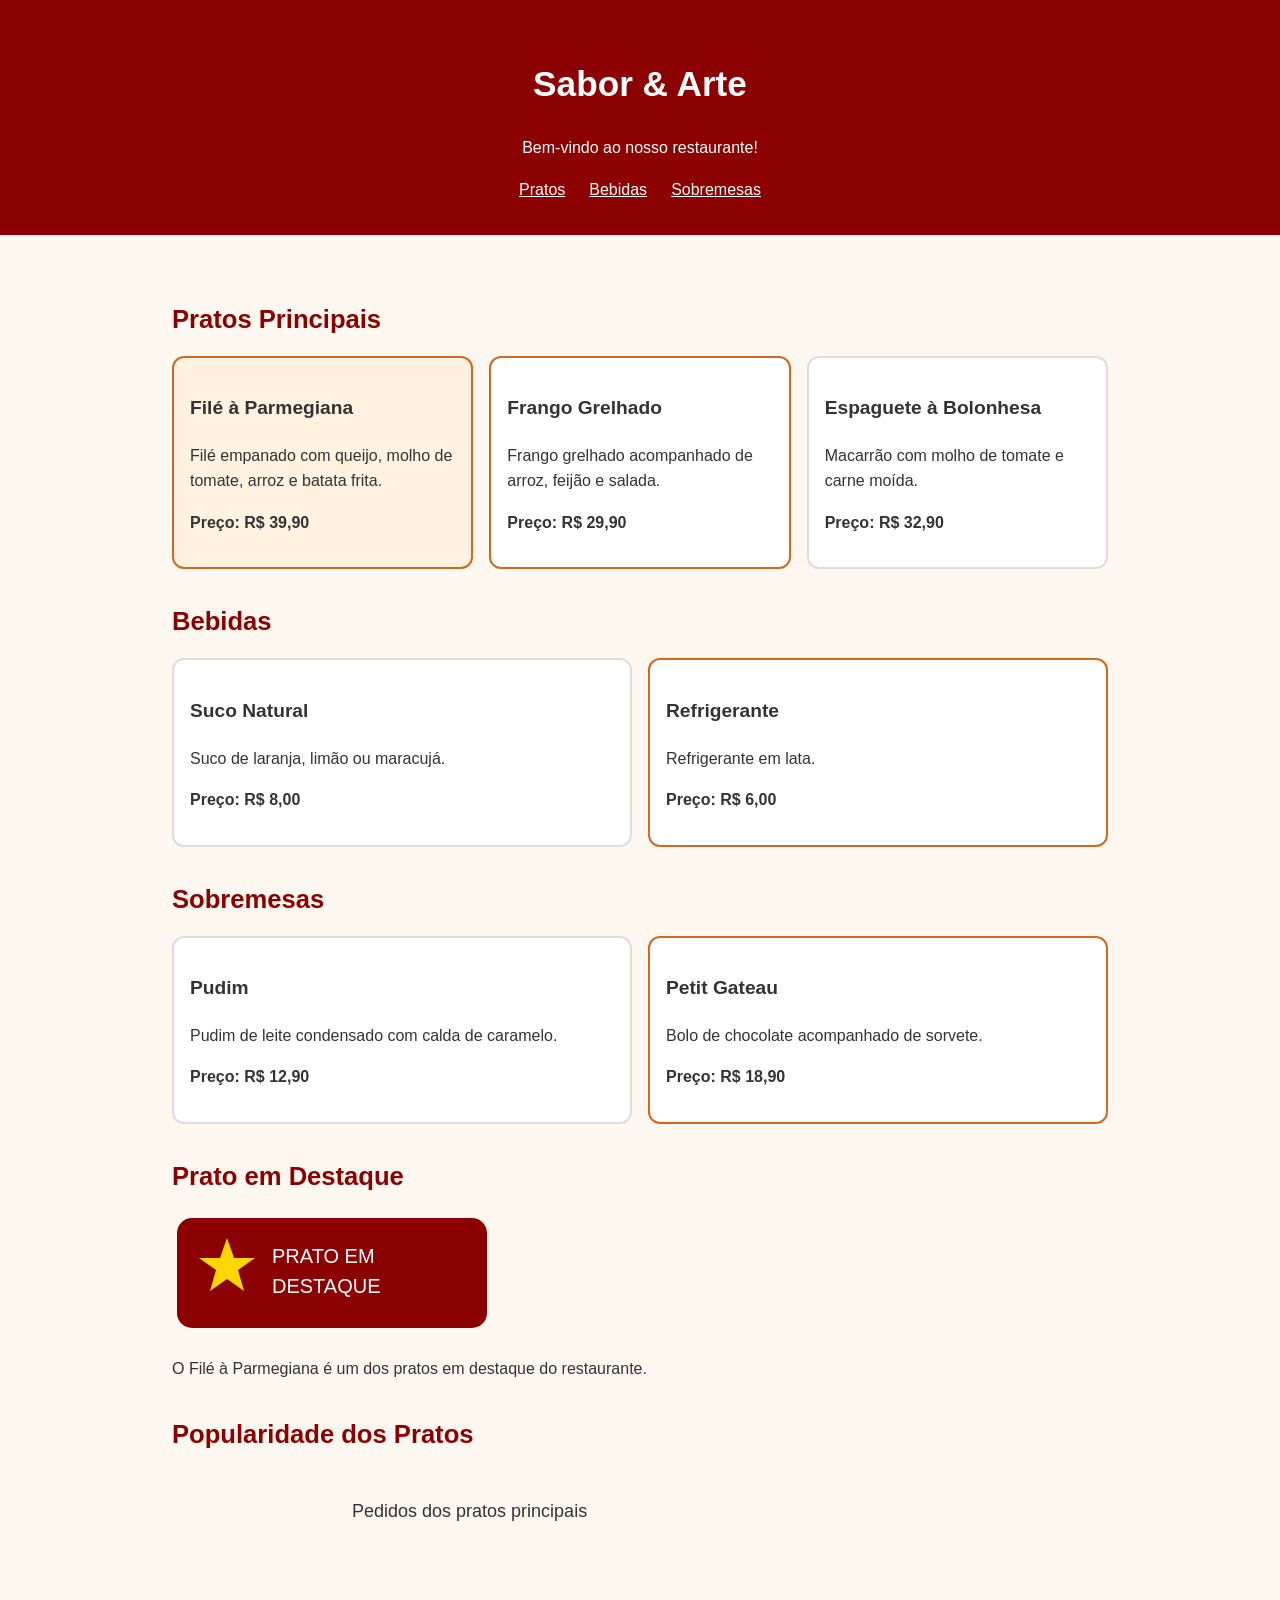
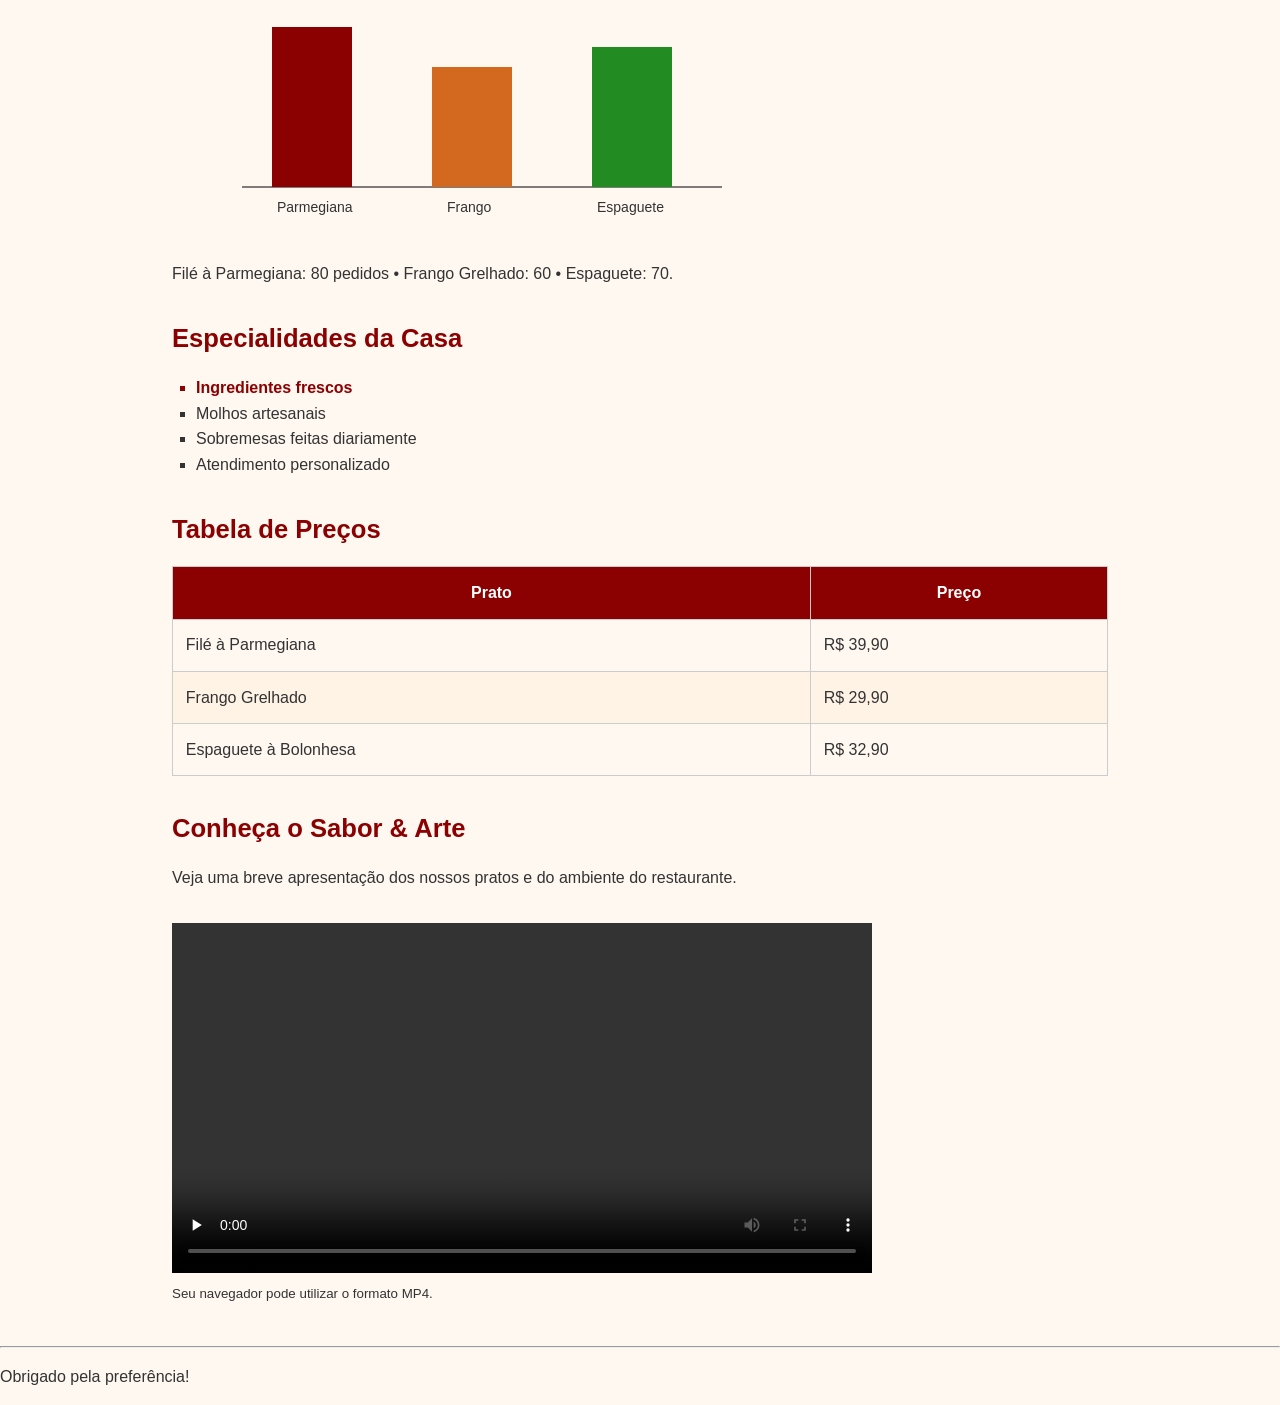
==== commit cc28f777: "feat: adiciona analise do cardapio em JavaScript" ====
--- a/aaaaaaaa/pedro.html
+++ b/aaaaaaaa/pedro.html
@@ -9,6 +9,8 @@
     <link rel="stylesheet" href="css/style.css">
 </head>
 
+<script src="js/logica.js" defer></script>
+
 <body>
 
 <header id="cabecalho-principal">
@@ -26,8 +28,6 @@
 
 <section id="pratos">
 
-<section id="pratos">
-
 <h2>Pratos Principais</h2>
 
 <div class="grade-cardapio">
--- a/aaaaaaaa/css/style.css
+++ b/aaaaaaaa/css/style.css
@@ -54,12 +54,8 @@
     margin-top: 1rem;
 }
 
-.menu a {
-    text-decoration: none;
+.menu a:link {
     color: white;
-    padding: .5rem .9rem;
-    border-radius: .5rem;
-    transition: background .3s ease, transform .2s ease;
 }
 
 .menu a:visited {
@@ -69,6 +65,10 @@
 .menu a:hover {
     background: var(--cor-secundaria);
     color: white;
+}
+
+.menu a:active {
+    color: #ffb347;
 }
 
 .menu a:focus-visible {
